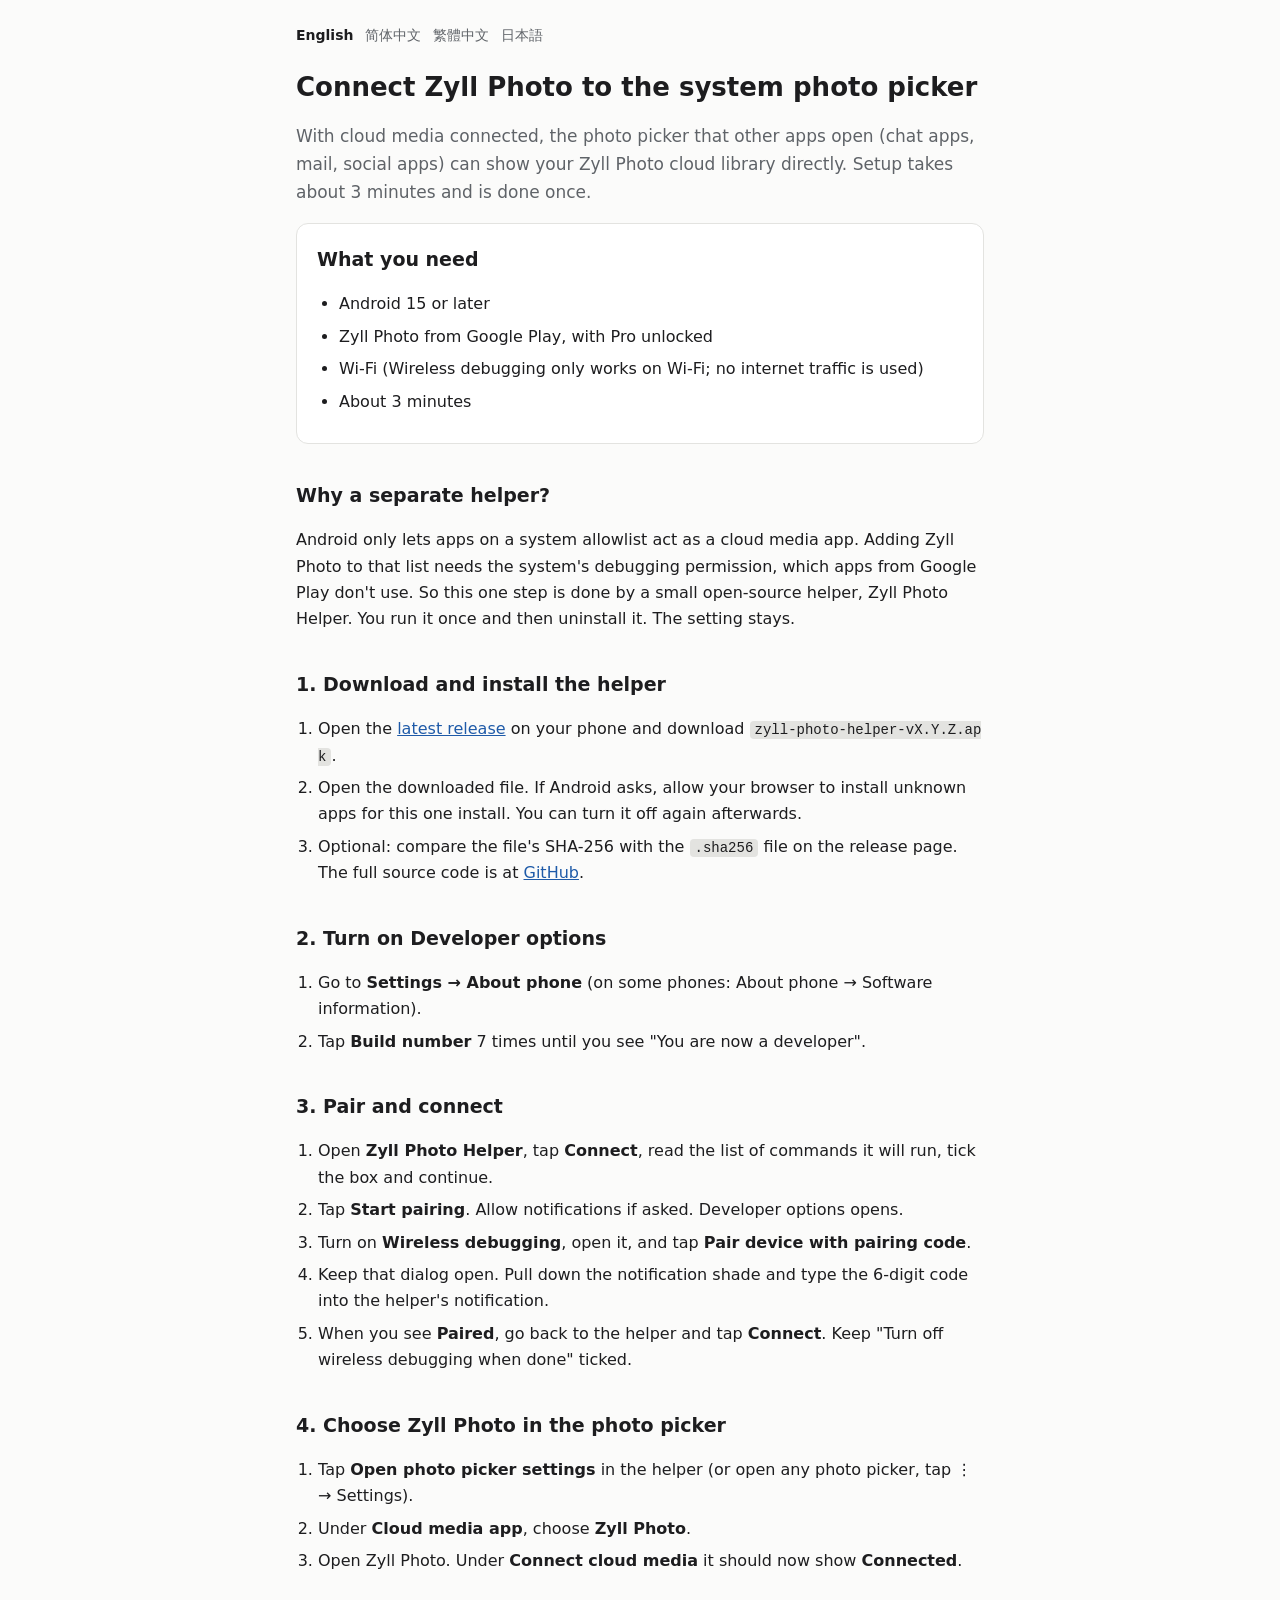
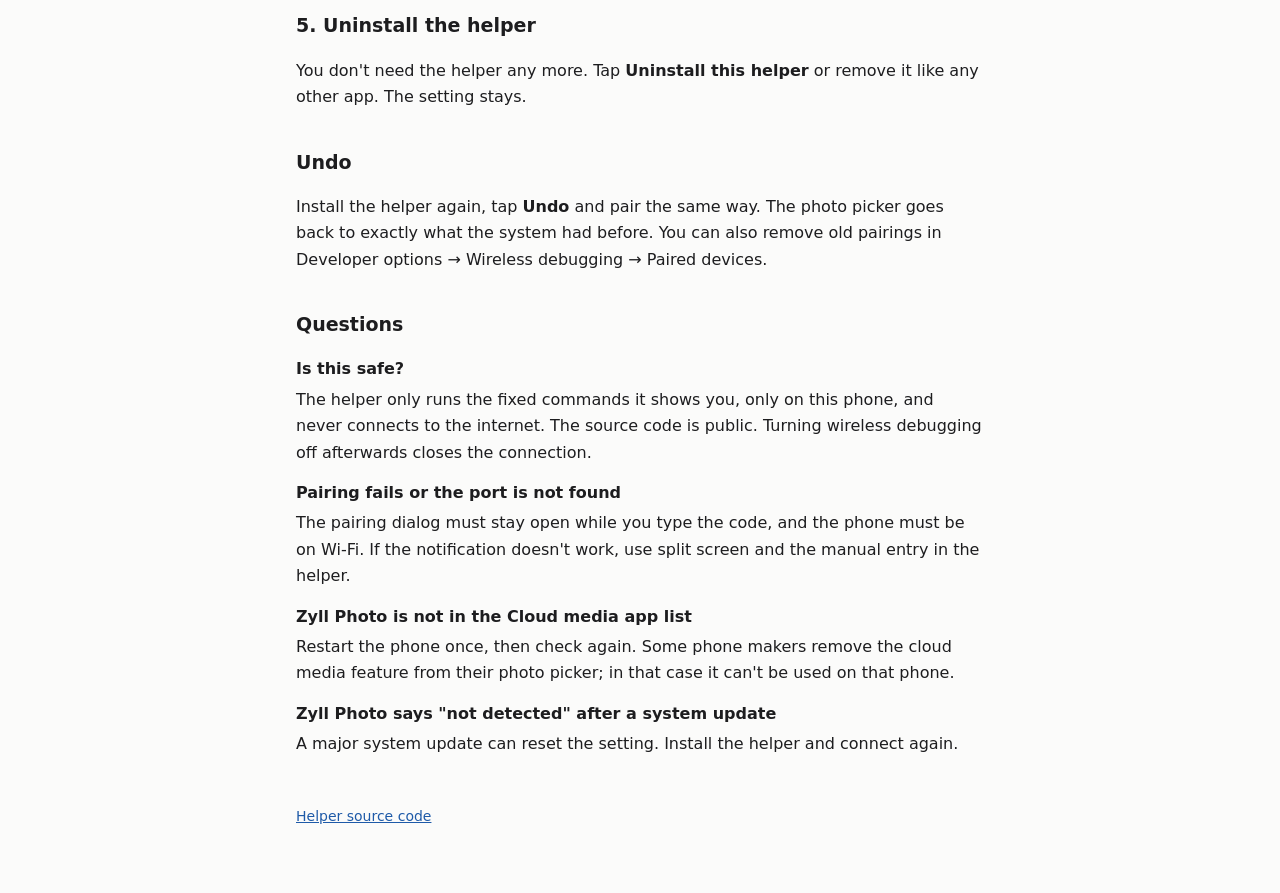
==== en/index.html @ 74d0f4d3 "Guide: connect Zyll Photo to the system photo picker (en, zh-Hans, zh-Hant, ja)" ====
<!doctype html>
<html lang="en">
<head>
<meta charset="utf-8">
<meta name="viewport" content="width=device-width,initial-scale=1">
<title>Connect Zyll Photo to the system photo picker</title>
<link rel="stylesheet" href="../style.css">
</head>
<body><main>
<nav><a href="../en/" aria-current="page">English</a> <a href="../zh-Hans/">简体中文</a> <a href="../zh-Hant/">繁體中文</a> <a href="../ja/">日本語</a></nav>
<h1>Connect Zyll Photo to the system photo picker</h1>
<p class="lead">With cloud media connected, the photo picker that other apps open (chat apps, mail, social apps) can show your Zyll Photo cloud library directly. Setup takes about 3 minutes and is done once.</p>
<section class="card"><h2>What you need</h2><ul><li>Android 15 or later</li><li>Zyll Photo from Google Play, with Pro unlocked</li><li>Wi-Fi (Wireless debugging only works on Wi-Fi; no internet traffic is used)</li><li>About 3 minutes</li></ul></section>
<h2>Why a separate helper?</h2><p>Android only lets apps on a system allowlist act as a cloud media app. Adding Zyll Photo to that list needs the system&#x27;s debugging permission, which apps from Google Play don&#x27;t use. So this one step is done by a small open-source helper, Zyll Photo Helper. You run it once and then uninstall it. The setting stays.</p>
<h2 id="download">1. Download and install the helper</h2><ol><li>Open the <a href="https://github.com/gaomou88/Zyll-photo-helper/releases/latest">latest release</a> on your phone and download <code>zyll-photo-helper-vX.Y.Z.apk</code>.</li><li>Open the downloaded file. If Android asks, allow your browser to install unknown apps for this one install. You can turn it off again afterwards.</li><li>Optional: compare the file's SHA-256 with the <code>.sha256</code> file on the release page. The full source code is at <a href="https://github.com/gaomou88/Zyll-photo-helper">GitHub</a>.</li></ol>
<h2>2. Turn on Developer options</h2><ol><li>Go to <b>Settings → About phone</b> (on some phones: About phone → Software information).</li><li>Tap <b>Build number</b> 7 times until you see "You are now a developer".</li></ol>
<h2 id="connect">3. Pair and connect</h2><ol><li>Open <b>Zyll Photo Helper</b>, tap <b>Connect</b>, read the list of commands it will run, tick the box and continue.</li><li>Tap <b>Start pairing</b>. Allow notifications if asked. Developer options opens.</li><li>Turn on <b>Wireless debugging</b>, open it, and tap <b>Pair device with pairing code</b>.</li><li>Keep that dialog open. Pull down the notification shade and type the 6-digit code into the helper's notification.</li><li>When you see <b>Paired</b>, go back to the helper and tap <b>Connect</b>. Keep "Turn off wireless debugging when done" ticked.</li></ol>
<h2>4. Choose Zyll Photo in the photo picker</h2><ol><li>Tap <b>Open photo picker settings</b> in the helper (or open any photo picker, tap ⋮ → Settings).</li><li>Under <b>Cloud media app</b>, choose <b>Zyll Photo</b>.</li><li>Open Zyll Photo. Under <b>Connect cloud media</b> it should now show <b>Connected</b>.</li></ol>
<h2>5. Uninstall the helper</h2><p>You don't need the helper any more. Tap <b>Uninstall this helper</b> or remove it like any other app. The setting stays.</p>
<h2 id="undo">Undo</h2><p>Install the helper again, tap <b>Undo</b> and pair the same way. The photo picker goes back to exactly what the system had before. You can also remove old pairings in Developer options → Wireless debugging → Paired devices.</p>
<h2 id="faq">Questions</h2><dl><dt>Is this safe?</dt><dd>The helper only runs the fixed commands it shows you, only on this phone, and never connects to the internet. The source code is public. Turning wireless debugging off afterwards closes the connection.</dd><dt>Pairing fails or the port is not found</dt><dd>The pairing dialog must stay open while you type the code, and the phone must be on Wi-Fi. If the notification doesn&#x27;t work, use split screen and the manual entry in the helper.</dd><dt>Zyll Photo is not in the Cloud media app list</dt><dd>Restart the phone once, then check again. Some phone makers remove the cloud media feature from their photo picker; in that case it can&#x27;t be used on that phone.</dd><dt>Zyll Photo says &quot;not detected&quot; after a system update</dt><dd>A major system update can reset the setting. Install the helper and connect again.</dd></dl>
<footer><a href="https://github.com/gaomou88/Zyll-photo-helper">Helper source code</a></footer>
</main></body></html>
---- style.css ----
:root{--bg:#fbfbfa;--fg:#1d1d1f;--muted:#5f6368;--card:#fff;--line:#e3e3e0;--accent:#1e5aa8}
@media (prefers-color-scheme:dark){:root{--bg:#121214;--fg:#ececec;--muted:#a0a0a8;--card:#1c1c20;--line:#2c2c33;--accent:#7fb0ff}}
*{box-sizing:border-box}body{margin:0;background:var(--bg);color:var(--fg);font:16px/1.65 system-ui,-apple-system,"Segoe UI","PingFang SC","Hiragino Sans","Noto Sans CJK SC",sans-serif}
main{max-width:720px;margin:0 auto;padding:24px 16px 64px}nav{display:flex;flex-wrap:wrap;gap:12px;font-size:14px;margin-bottom:24px}
nav a{color:var(--muted);text-decoration:none}nav a[aria-current]{color:var(--fg);font-weight:600}
h1{font-size:26px;line-height:1.3;margin:0 0 12px}h2{font-size:19px;margin:36px 0 8px}p.lead{color:var(--muted);font-size:17px}
section.card h2{margin-top:16px}section.card{background:var(--card);border:1px solid var(--line);border-radius:12px;padding:4px 20px 12px;margin-top:16px}
a{color:var(--accent)}code{font:14px ui-monospace,Menlo,Consolas,monospace;background:var(--line);padding:1px 5px;border-radius:4px;word-break:break-all}
ol,ul{padding-left:22px}li{margin:6px 0}dt{font-weight:600;margin-top:14px}dd{margin:4px 0 0}footer{margin-top:48px;font-size:14px;color:var(--muted)}
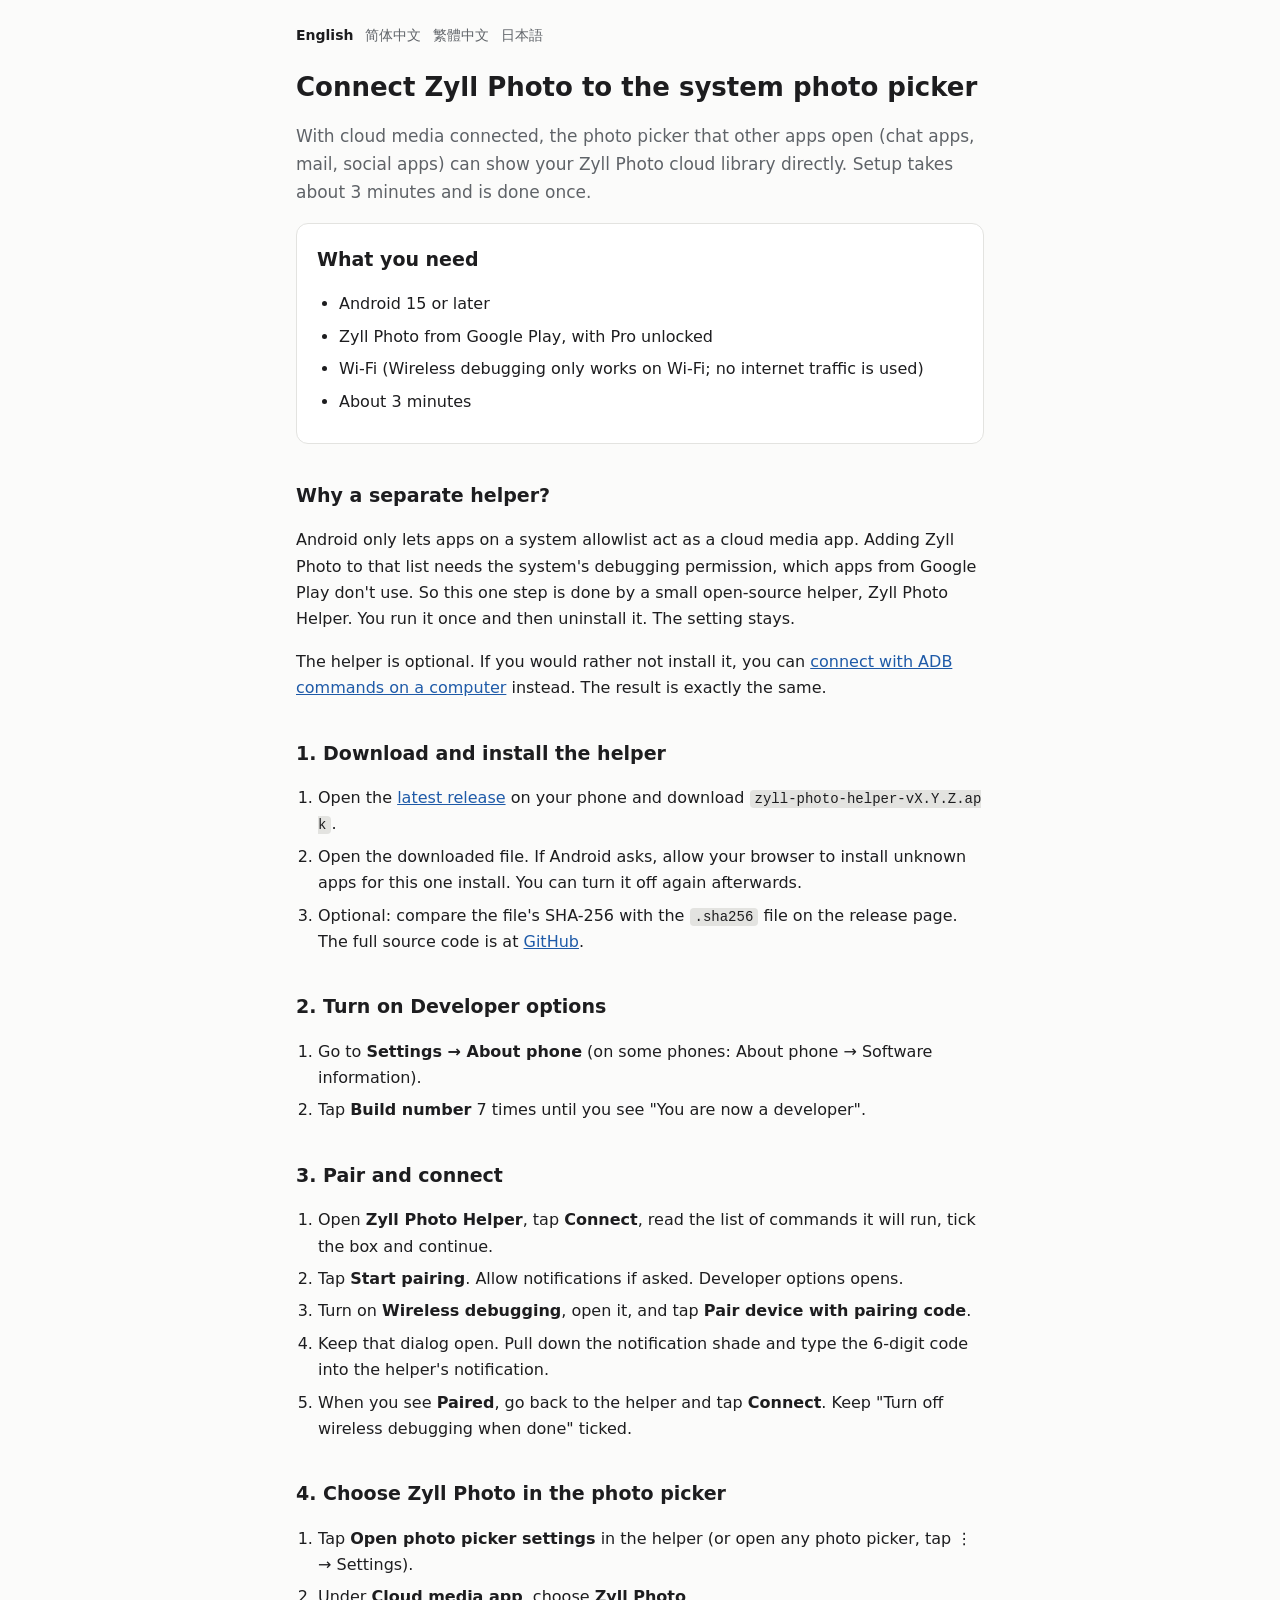
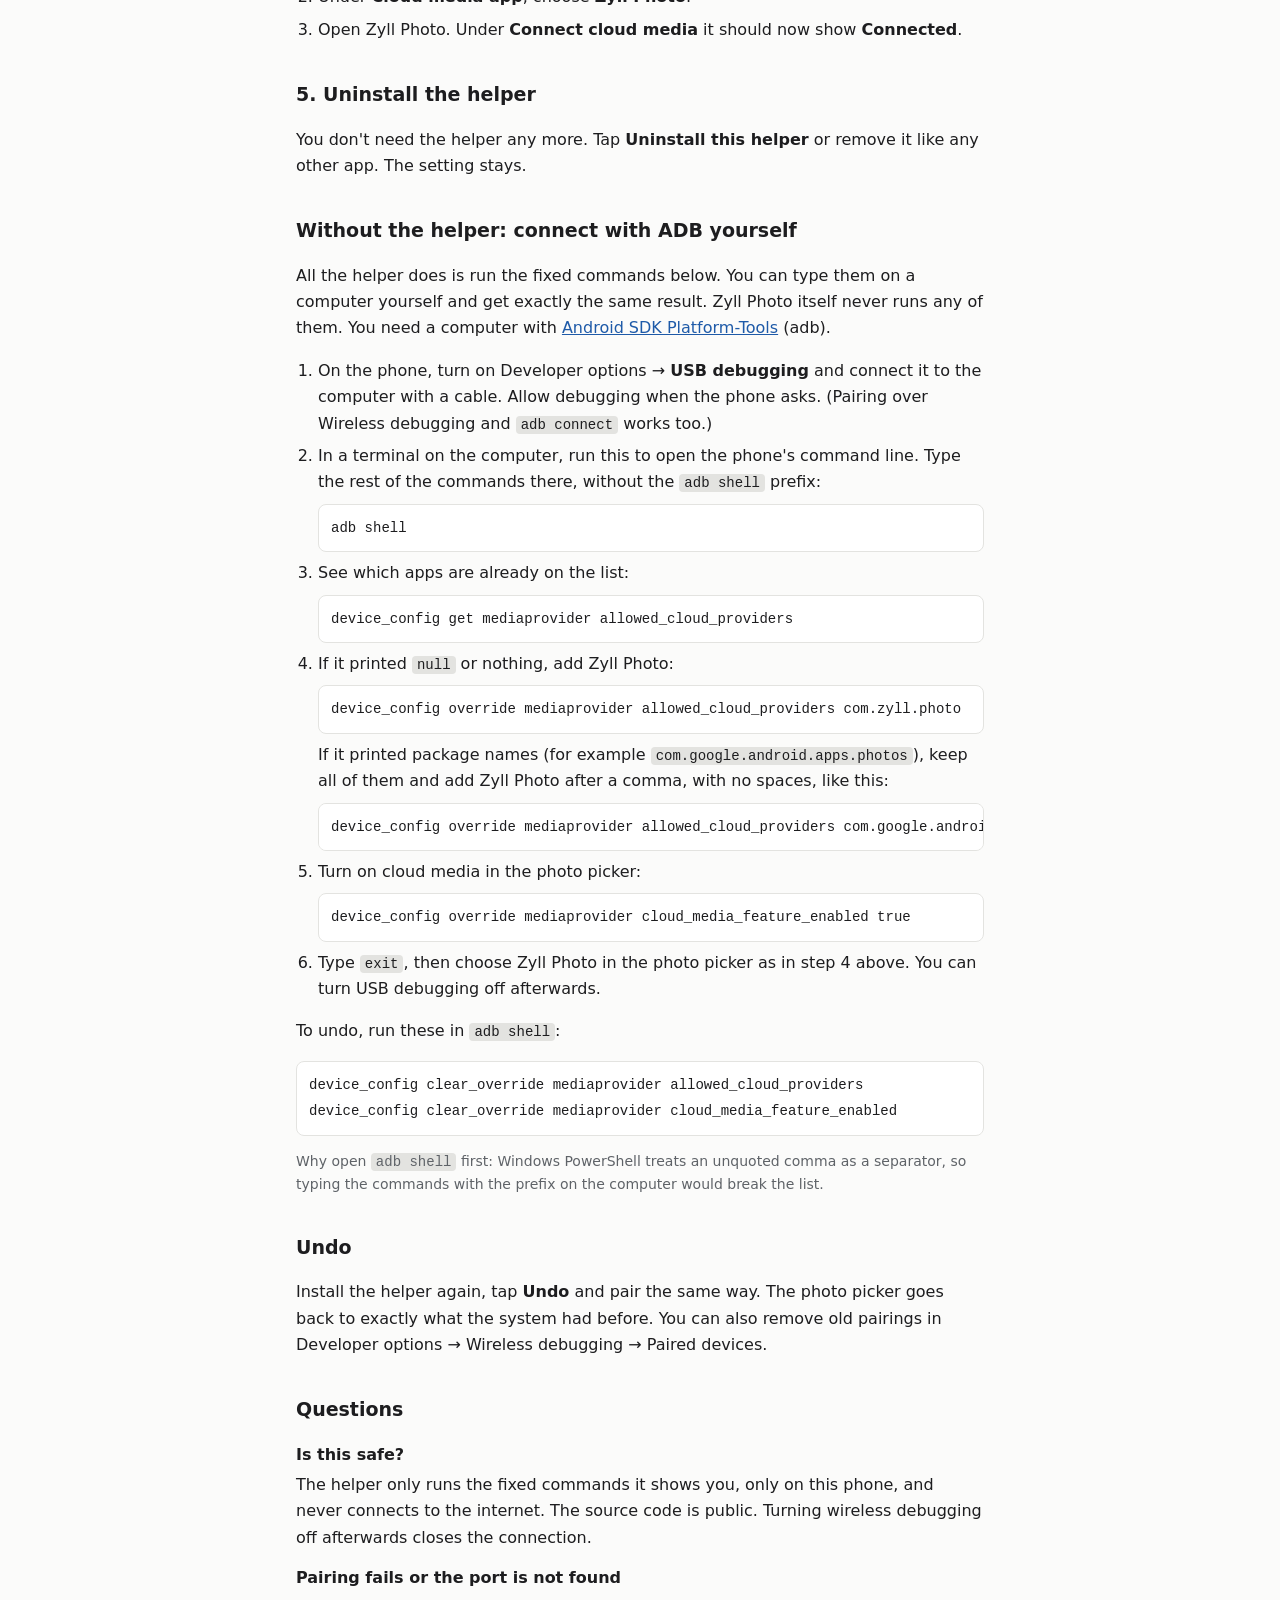
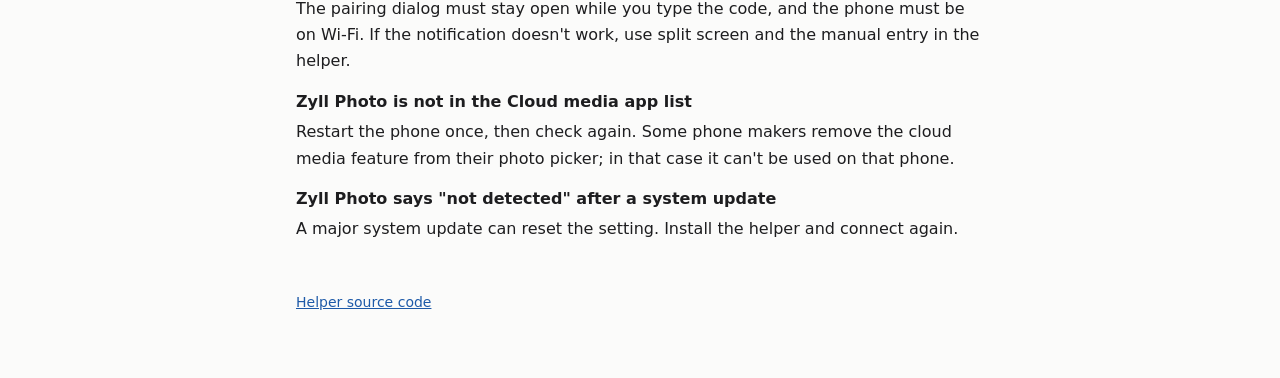
==== commit e2d30a27: "Guide: connect without the helper using ADB commands (en, zh-Hans, zh-Hant, ja)" ====
--- a/en/index.html
+++ b/en/index.html
@@ -11,12 +11,14 @@
 <h1>Connect Zyll Photo to the system photo picker</h1>
 <p class="lead">With cloud media connected, the photo picker that other apps open (chat apps, mail, social apps) can show your Zyll Photo cloud library directly. Setup takes about 3 minutes and is done once.</p>
 <section class="card"><h2>What you need</h2><ul><li>Android 15 or later</li><li>Zyll Photo from Google Play, with Pro unlocked</li><li>Wi-Fi (Wireless debugging only works on Wi-Fi; no internet traffic is used)</li><li>About 3 minutes</li></ul></section>
-<h2>Why a separate helper?</h2><p>Android only lets apps on a system allowlist act as a cloud media app. Adding Zyll Photo to that list needs the system&#x27;s debugging permission, which apps from Google Play don&#x27;t use. So this one step is done by a small open-source helper, Zyll Photo Helper. You run it once and then uninstall it. The setting stays.</p>
+<h2>Why a separate helper?</h2><p>Android only lets apps on a system allowlist act as a cloud media app. Adding Zyll Photo to that list needs the system&#x27;s debugging permission, which apps from Google Play don&#x27;t use. So this one step is done by a small open-source helper, Zyll Photo Helper. You run it once and then uninstall it. The setting stays.</p><p>The helper is optional. If you would rather not install it, you can <a href="#adb">connect with ADB commands on a computer</a> instead. The result is exactly the same.</p>
 <h2 id="download">1. Download and install the helper</h2><ol><li>Open the <a href="https://github.com/gaomou88/Zyll-photo-helper/releases/latest">latest release</a> on your phone and download <code>zyll-photo-helper-vX.Y.Z.apk</code>.</li><li>Open the downloaded file. If Android asks, allow your browser to install unknown apps for this one install. You can turn it off again afterwards.</li><li>Optional: compare the file's SHA-256 with the <code>.sha256</code> file on the release page. The full source code is at <a href="https://github.com/gaomou88/Zyll-photo-helper">GitHub</a>.</li></ol>
 <h2>2. Turn on Developer options</h2><ol><li>Go to <b>Settings → About phone</b> (on some phones: About phone → Software information).</li><li>Tap <b>Build number</b> 7 times until you see "You are now a developer".</li></ol>
 <h2 id="connect">3. Pair and connect</h2><ol><li>Open <b>Zyll Photo Helper</b>, tap <b>Connect</b>, read the list of commands it will run, tick the box and continue.</li><li>Tap <b>Start pairing</b>. Allow notifications if asked. Developer options opens.</li><li>Turn on <b>Wireless debugging</b>, open it, and tap <b>Pair device with pairing code</b>.</li><li>Keep that dialog open. Pull down the notification shade and type the 6-digit code into the helper's notification.</li><li>When you see <b>Paired</b>, go back to the helper and tap <b>Connect</b>. Keep "Turn off wireless debugging when done" ticked.</li></ol>
 <h2>4. Choose Zyll Photo in the photo picker</h2><ol><li>Tap <b>Open photo picker settings</b> in the helper (or open any photo picker, tap ⋮ → Settings).</li><li>Under <b>Cloud media app</b>, choose <b>Zyll Photo</b>.</li><li>Open Zyll Photo. Under <b>Connect cloud media</b> it should now show <b>Connected</b>.</li></ol>
 <h2>5. Uninstall the helper</h2><p>You don't need the helper any more. Tap <b>Uninstall this helper</b> or remove it like any other app. The setting stays.</p>
+<h2 id="adb">Without the helper: connect with ADB yourself</h2><p>All the helper does is run the fixed commands below. You can type them on a computer yourself and get exactly the same result. Zyll Photo itself never runs any of them. You need a computer with <a href="https://developer.android.com/tools/releases/platform-tools">Android SDK Platform-Tools</a> (adb).</p><ol><li>On the phone, turn on Developer options → <b>USB debugging</b> and connect it to the computer with a cable. Allow debugging when the phone asks. (Pairing over Wireless debugging and <code>adb connect</code> works too.)</li><li>In a terminal on the computer, run this to open the phone's command line. Type the rest of the commands there, without the <code>adb shell</code> prefix:<pre><code>adb shell</code></pre></li><li>See which apps are already on the list:<pre><code>device_config get mediaprovider allowed_cloud_providers</code></pre></li><li>If it printed <code>null</code> or nothing, add Zyll Photo:<pre><code>device_config override mediaprovider allowed_cloud_providers com.zyll.photo</code></pre>If it printed package names (for example <code>com.google.android.apps.photos</code>), keep all of them and add Zyll Photo after a comma, with no spaces, like this:<pre><code>device_config override mediaprovider allowed_cloud_providers com.google.android.apps.photos,com.zyll.photo</code></pre></li><li>Turn on cloud media in the photo picker:<pre><code>device_config override mediaprovider cloud_media_feature_enabled true</code></pre></li><li>Type <code>exit</code>, then choose Zyll Photo in the photo picker as in step 4 above. You can turn USB debugging off afterwards.</li></ol><p>To undo, run these in <code>adb shell</code>:</p><pre><code>device_config clear_override mediaprovider allowed_cloud_providers
+device_config clear_override mediaprovider cloud_media_feature_enabled</code></pre><p class="note">Why open <code>adb shell</code> first: Windows PowerShell treats an unquoted comma as a separator, so typing the commands with the prefix on the computer would break the list.</p>
 <h2 id="undo">Undo</h2><p>Install the helper again, tap <b>Undo</b> and pair the same way. The photo picker goes back to exactly what the system had before. You can also remove old pairings in Developer options → Wireless debugging → Paired devices.</p>
 <h2 id="faq">Questions</h2><dl><dt>Is this safe?</dt><dd>The helper only runs the fixed commands it shows you, only on this phone, and never connects to the internet. The source code is public. Turning wireless debugging off afterwards closes the connection.</dd><dt>Pairing fails or the port is not found</dt><dd>The pairing dialog must stay open while you type the code, and the phone must be on Wi-Fi. If the notification doesn&#x27;t work, use split screen and the manual entry in the helper.</dd><dt>Zyll Photo is not in the Cloud media app list</dt><dd>Restart the phone once, then check again. Some phone makers remove the cloud media feature from their photo picker; in that case it can&#x27;t be used on that phone.</dd><dt>Zyll Photo says &quot;not detected&quot; after a system update</dt><dd>A major system update can reset the setting. Install the helper and connect again.</dd></dl>
 <footer><a href="https://github.com/gaomou88/Zyll-photo-helper">Helper source code</a></footer>
--- a/style.css
+++ b/style.css
@@ -7,3 +7,4 @@
 section.card h2{margin-top:16px}section.card{background:var(--card);border:1px solid var(--line);border-radius:12px;padding:4px 20px 12px;margin-top:16px}
 a{color:var(--accent)}code{font:14px ui-monospace,Menlo,Consolas,monospace;background:var(--line);padding:1px 5px;border-radius:4px;word-break:break-all}
 ol,ul{padding-left:22px}li{margin:6px 0}dt{font-weight:600;margin-top:14px}dd{margin:4px 0 0}footer{margin-top:48px;font-size:14px;color:var(--muted)}
+pre{background:var(--card);border:1px solid var(--line);border-radius:8px;padding:10px 12px;overflow-x:auto;margin:8px 0}pre code{background:none;padding:0;word-break:normal;white-space:pre}p.note{color:var(--muted);font-size:14px}
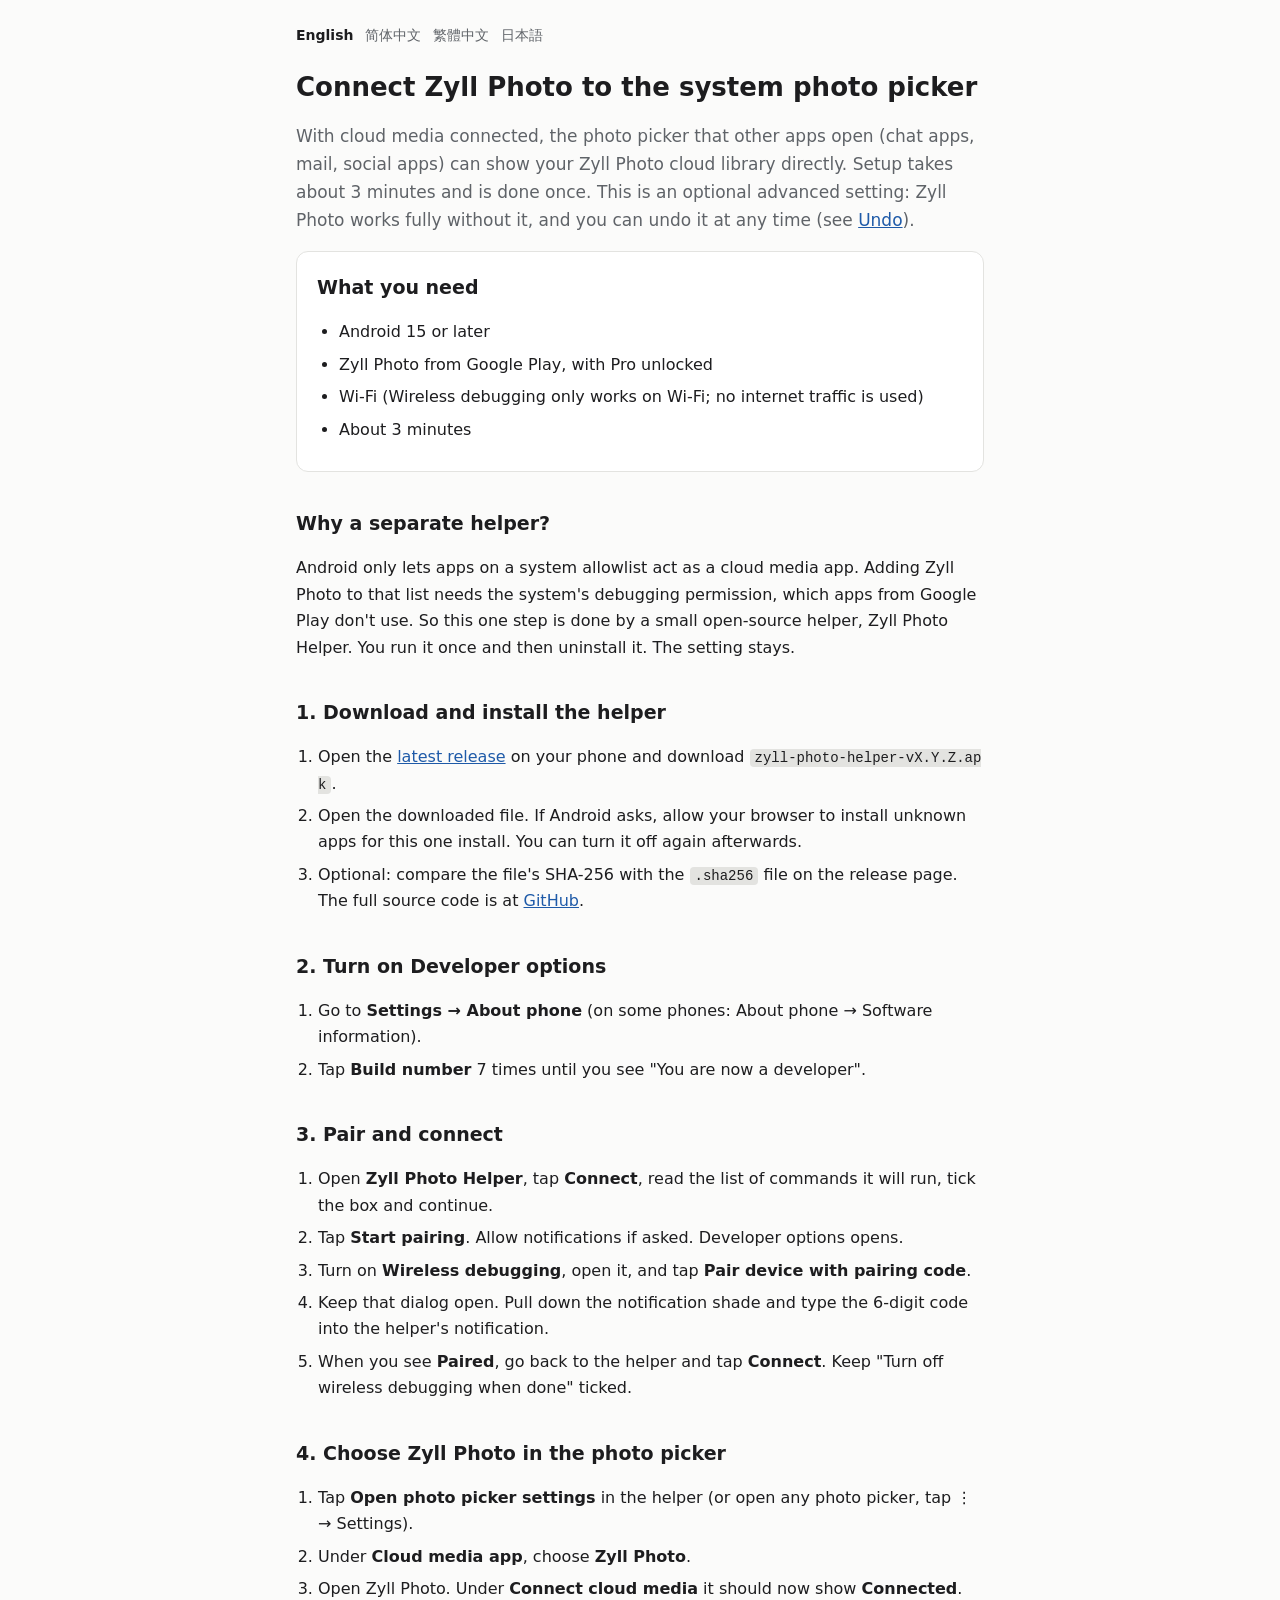
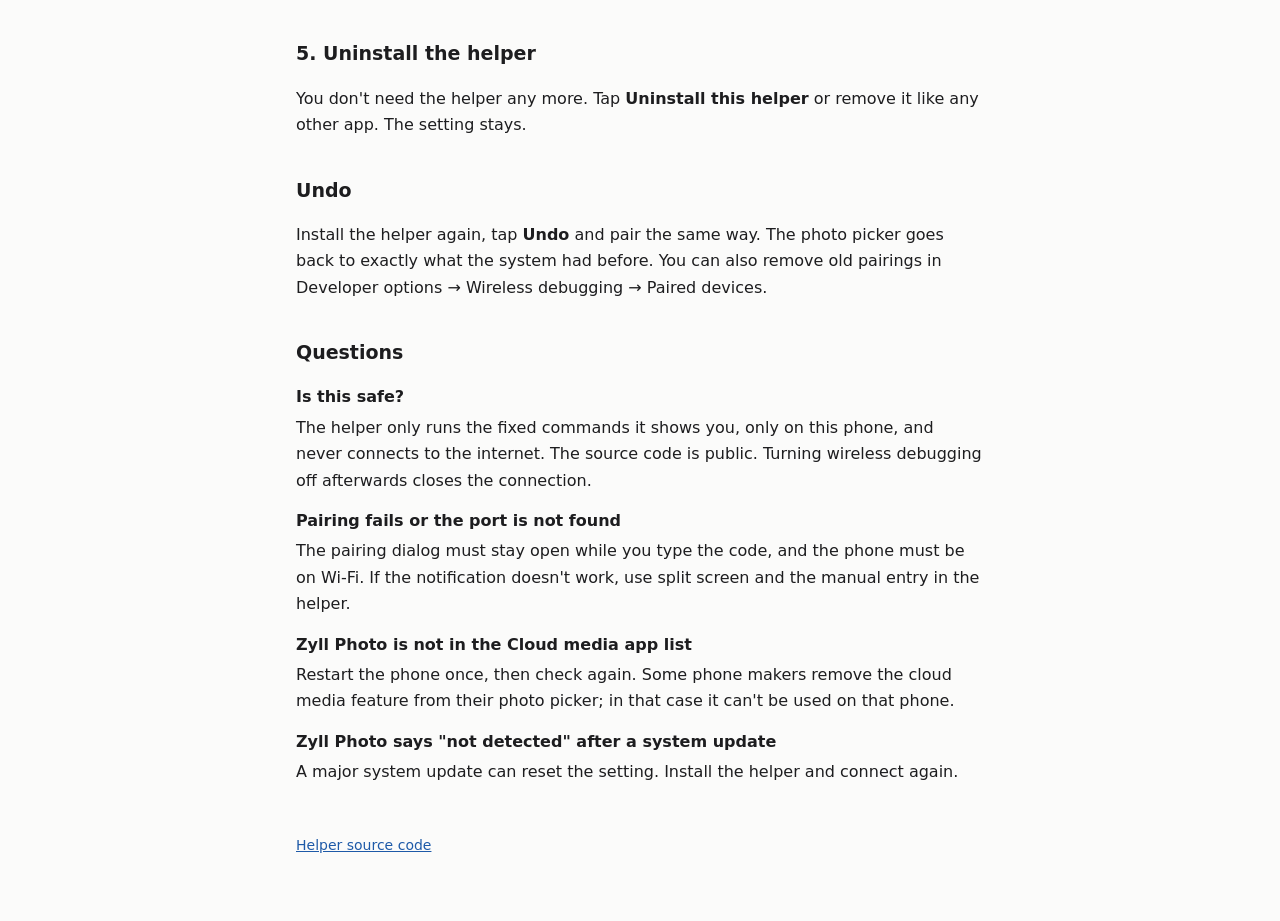
==== commit e485519c: "Guide: remove the ADB command section; mark cloud media setup as an optional advanced setting (en, z" ====
--- a/en/index.html
+++ b/en/index.html
@@ -9,16 +9,14 @@
 <body><main>
 <nav><a href="../en/" aria-current="page">English</a> <a href="../zh-Hans/">简体中文</a> <a href="../zh-Hant/">繁體中文</a> <a href="../ja/">日本語</a></nav>
 <h1>Connect Zyll Photo to the system photo picker</h1>
-<p class="lead">With cloud media connected, the photo picker that other apps open (chat apps, mail, social apps) can show your Zyll Photo cloud library directly. Setup takes about 3 minutes and is done once.</p>
+<p class="lead">With cloud media connected, the photo picker that other apps open (chat apps, mail, social apps) can show your Zyll Photo cloud library directly. Setup takes about 3 minutes and is done once. This is an optional advanced setting: Zyll Photo works fully without it, and you can undo it at any time (see <a href="#undo">Undo</a>).</p>
 <section class="card"><h2>What you need</h2><ul><li>Android 15 or later</li><li>Zyll Photo from Google Play, with Pro unlocked</li><li>Wi-Fi (Wireless debugging only works on Wi-Fi; no internet traffic is used)</li><li>About 3 minutes</li></ul></section>
-<h2>Why a separate helper?</h2><p>Android only lets apps on a system allowlist act as a cloud media app. Adding Zyll Photo to that list needs the system&#x27;s debugging permission, which apps from Google Play don&#x27;t use. So this one step is done by a small open-source helper, Zyll Photo Helper. You run it once and then uninstall it. The setting stays.</p><p>The helper is optional. If you would rather not install it, you can <a href="#adb">connect with ADB commands on a computer</a> instead. The result is exactly the same.</p>
+<h2>Why a separate helper?</h2><p>Android only lets apps on a system allowlist act as a cloud media app. Adding Zyll Photo to that list needs the system&#x27;s debugging permission, which apps from Google Play don&#x27;t use. So this one step is done by a small open-source helper, Zyll Photo Helper. You run it once and then uninstall it. The setting stays.</p>
 <h2 id="download">1. Download and install the helper</h2><ol><li>Open the <a href="https://github.com/gaomou88/Zyll-photo-helper/releases/latest">latest release</a> on your phone and download <code>zyll-photo-helper-vX.Y.Z.apk</code>.</li><li>Open the downloaded file. If Android asks, allow your browser to install unknown apps for this one install. You can turn it off again afterwards.</li><li>Optional: compare the file's SHA-256 with the <code>.sha256</code> file on the release page. The full source code is at <a href="https://github.com/gaomou88/Zyll-photo-helper">GitHub</a>.</li></ol>
 <h2>2. Turn on Developer options</h2><ol><li>Go to <b>Settings → About phone</b> (on some phones: About phone → Software information).</li><li>Tap <b>Build number</b> 7 times until you see "You are now a developer".</li></ol>
 <h2 id="connect">3. Pair and connect</h2><ol><li>Open <b>Zyll Photo Helper</b>, tap <b>Connect</b>, read the list of commands it will run, tick the box and continue.</li><li>Tap <b>Start pairing</b>. Allow notifications if asked. Developer options opens.</li><li>Turn on <b>Wireless debugging</b>, open it, and tap <b>Pair device with pairing code</b>.</li><li>Keep that dialog open. Pull down the notification shade and type the 6-digit code into the helper's notification.</li><li>When you see <b>Paired</b>, go back to the helper and tap <b>Connect</b>. Keep "Turn off wireless debugging when done" ticked.</li></ol>
 <h2>4. Choose Zyll Photo in the photo picker</h2><ol><li>Tap <b>Open photo picker settings</b> in the helper (or open any photo picker, tap ⋮ → Settings).</li><li>Under <b>Cloud media app</b>, choose <b>Zyll Photo</b>.</li><li>Open Zyll Photo. Under <b>Connect cloud media</b> it should now show <b>Connected</b>.</li></ol>
 <h2>5. Uninstall the helper</h2><p>You don't need the helper any more. Tap <b>Uninstall this helper</b> or remove it like any other app. The setting stays.</p>
-<h2 id="adb">Without the helper: connect with ADB yourself</h2><p>All the helper does is run the fixed commands below. You can type them on a computer yourself and get exactly the same result. Zyll Photo itself never runs any of them. You need a computer with <a href="https://developer.android.com/tools/releases/platform-tools">Android SDK Platform-Tools</a> (adb).</p><ol><li>On the phone, turn on Developer options → <b>USB debugging</b> and connect it to the computer with a cable. Allow debugging when the phone asks. (Pairing over Wireless debugging and <code>adb connect</code> works too.)</li><li>In a terminal on the computer, run this to open the phone's command line. Type the rest of the commands there, without the <code>adb shell</code> prefix:<pre><code>adb shell</code></pre></li><li>See which apps are already on the list:<pre><code>device_config get mediaprovider allowed_cloud_providers</code></pre></li><li>If it printed <code>null</code> or nothing, add Zyll Photo:<pre><code>device_config override mediaprovider allowed_cloud_providers com.zyll.photo</code></pre>If it printed package names (for example <code>com.google.android.apps.photos</code>), keep all of them and add Zyll Photo after a comma, with no spaces, like this:<pre><code>device_config override mediaprovider allowed_cloud_providers com.google.android.apps.photos,com.zyll.photo</code></pre></li><li>Turn on cloud media in the photo picker:<pre><code>device_config override mediaprovider cloud_media_feature_enabled true</code></pre></li><li>Type <code>exit</code>, then choose Zyll Photo in the photo picker as in step 4 above. You can turn USB debugging off afterwards.</li></ol><p>To undo, run these in <code>adb shell</code>:</p><pre><code>device_config clear_override mediaprovider allowed_cloud_providers
-device_config clear_override mediaprovider cloud_media_feature_enabled</code></pre><p class="note">Why open <code>adb shell</code> first: Windows PowerShell treats an unquoted comma as a separator, so typing the commands with the prefix on the computer would break the list.</p>
 <h2 id="undo">Undo</h2><p>Install the helper again, tap <b>Undo</b> and pair the same way. The photo picker goes back to exactly what the system had before. You can also remove old pairings in Developer options → Wireless debugging → Paired devices.</p>
 <h2 id="faq">Questions</h2><dl><dt>Is this safe?</dt><dd>The helper only runs the fixed commands it shows you, only on this phone, and never connects to the internet. The source code is public. Turning wireless debugging off afterwards closes the connection.</dd><dt>Pairing fails or the port is not found</dt><dd>The pairing dialog must stay open while you type the code, and the phone must be on Wi-Fi. If the notification doesn&#x27;t work, use split screen and the manual entry in the helper.</dd><dt>Zyll Photo is not in the Cloud media app list</dt><dd>Restart the phone once, then check again. Some phone makers remove the cloud media feature from their photo picker; in that case it can&#x27;t be used on that phone.</dd><dt>Zyll Photo says &quot;not detected&quot; after a system update</dt><dd>A major system update can reset the setting. Install the helper and connect again.</dd></dl>
 <footer><a href="https://github.com/gaomou88/Zyll-photo-helper">Helper source code</a></footer>
--- a/style.css
+++ b/style.css
@@ -7,4 +7,3 @@
 section.card h2{margin-top:16px}section.card{background:var(--card);border:1px solid var(--line);border-radius:12px;padding:4px 20px 12px;margin-top:16px}
 a{color:var(--accent)}code{font:14px ui-monospace,Menlo,Consolas,monospace;background:var(--line);padding:1px 5px;border-radius:4px;word-break:break-all}
 ol,ul{padding-left:22px}li{margin:6px 0}dt{font-weight:600;margin-top:14px}dd{margin:4px 0 0}footer{margin-top:48px;font-size:14px;color:var(--muted)}
-pre{background:var(--card);border:1px solid var(--line);border-radius:8px;padding:10px 12px;overflow-x:auto;margin:8px 0}pre code{background:none;padding:0;word-break:normal;white-space:pre}p.note{color:var(--muted);font-size:14px}
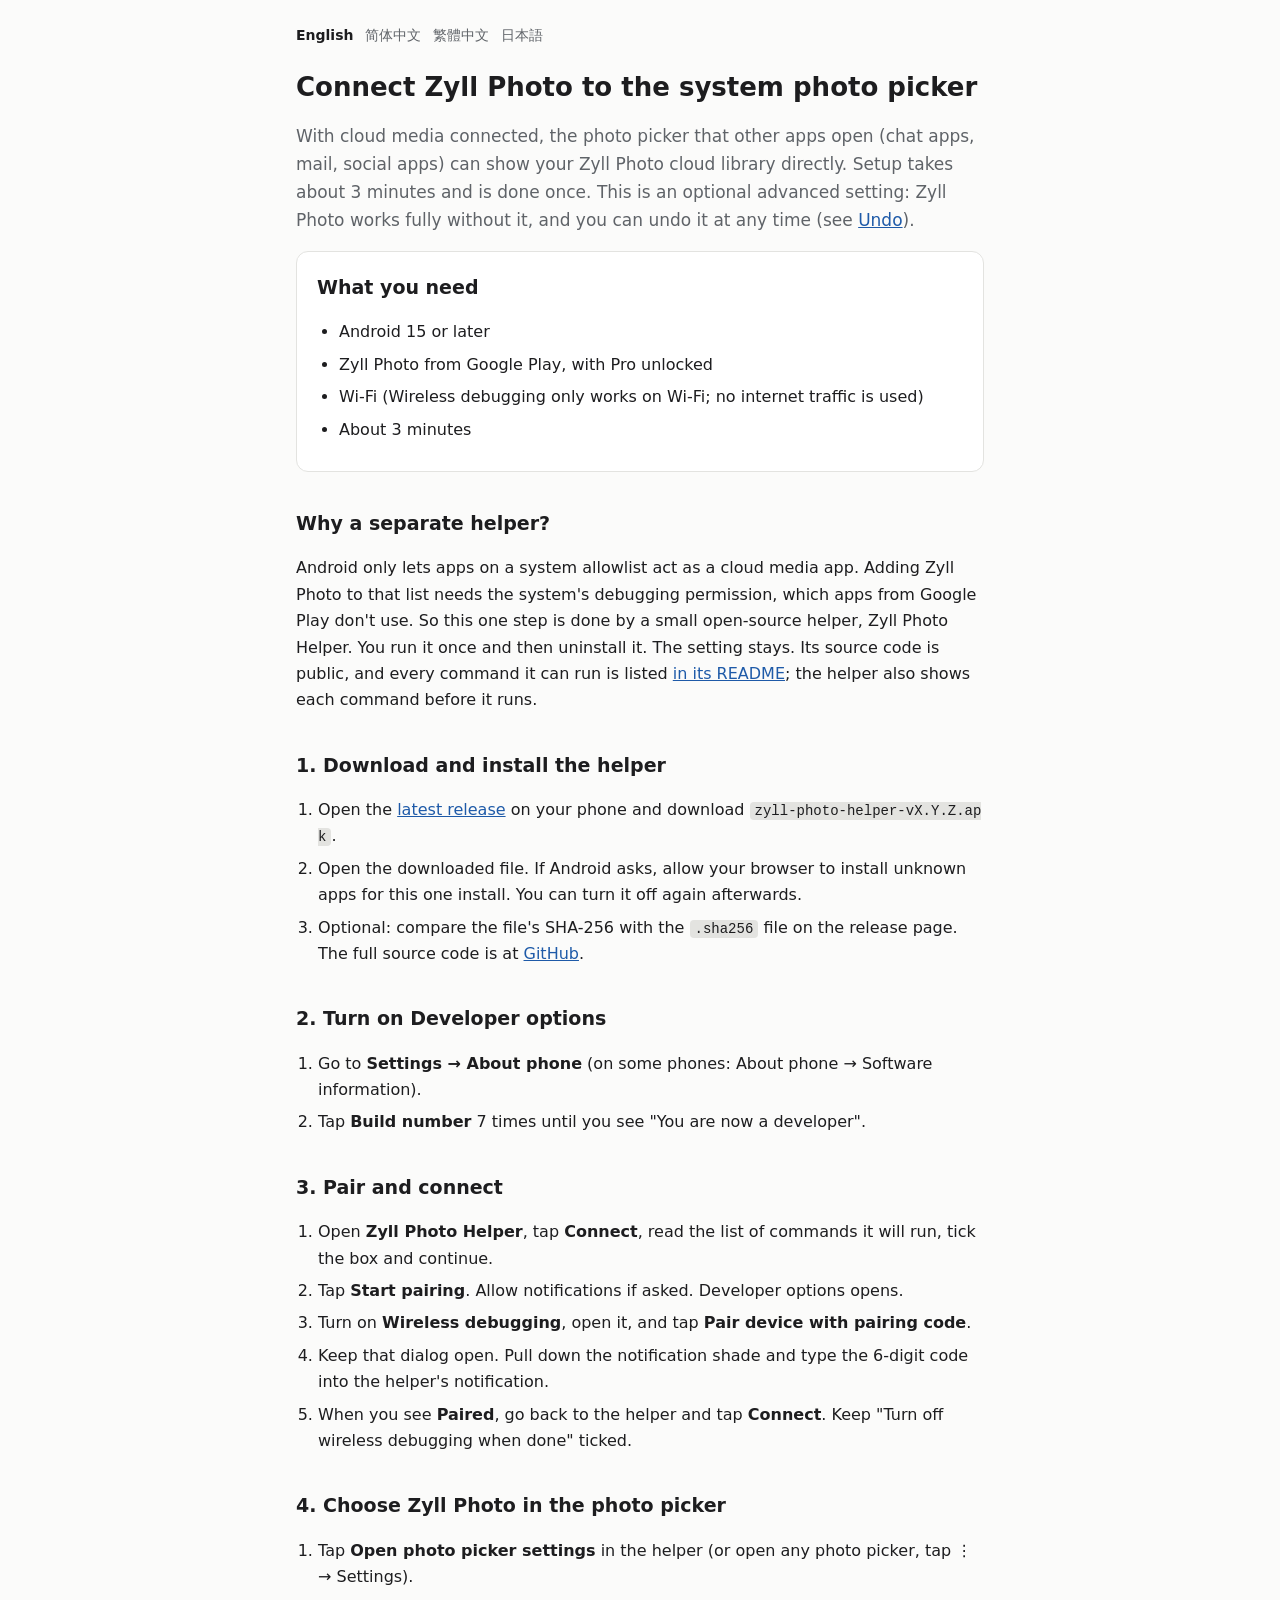
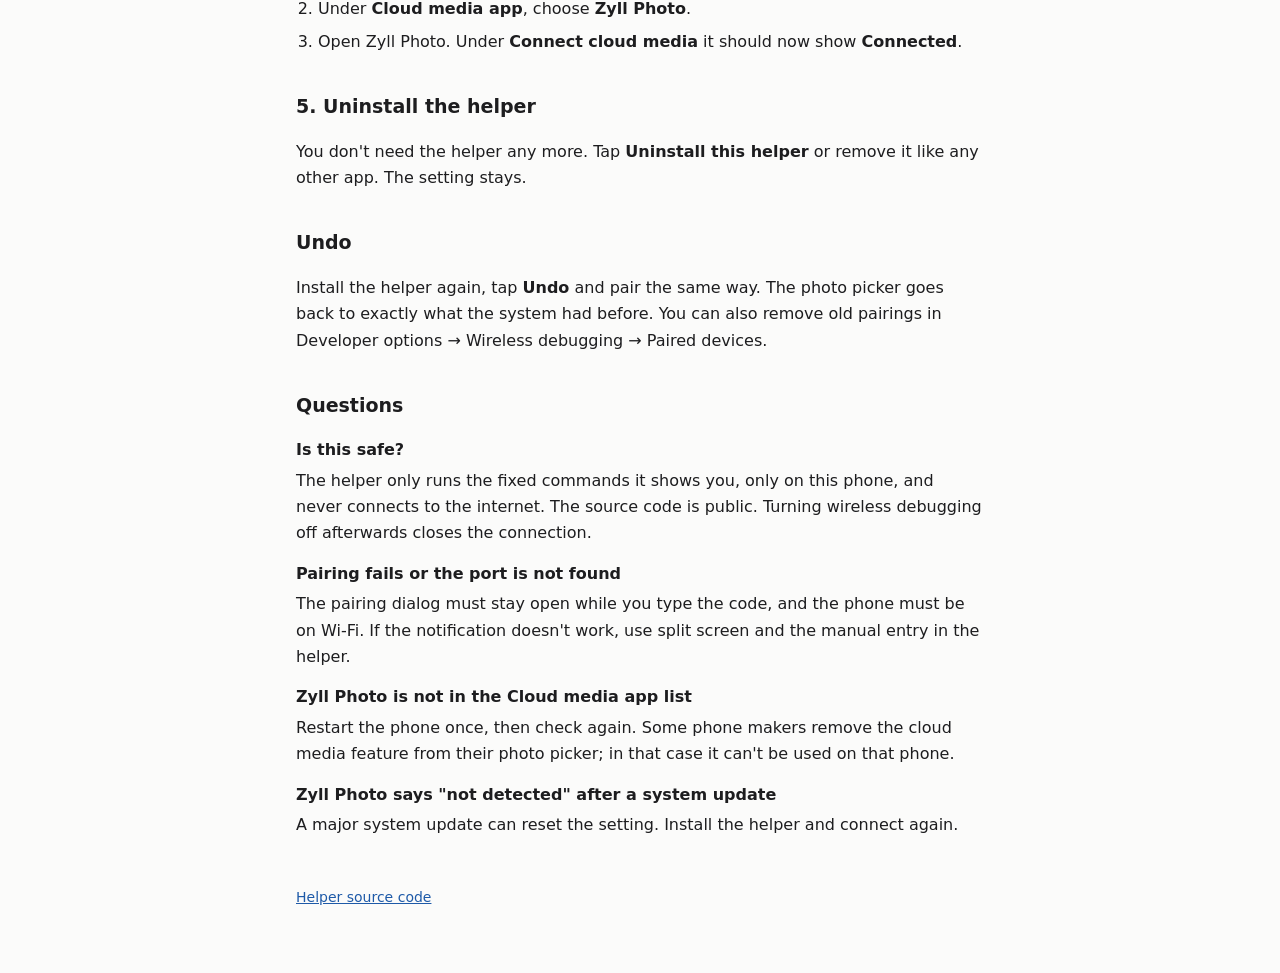
==== commit 3b9e141f: "Guide: link to the helper's full command list (en, zh-Hans, zh-Hant, ja)" ====
--- a/en/index.html
+++ b/en/index.html
@@ -11,7 +11,7 @@
 <h1>Connect Zyll Photo to the system photo picker</h1>
 <p class="lead">With cloud media connected, the photo picker that other apps open (chat apps, mail, social apps) can show your Zyll Photo cloud library directly. Setup takes about 3 minutes and is done once. This is an optional advanced setting: Zyll Photo works fully without it, and you can undo it at any time (see <a href="#undo">Undo</a>).</p>
 <section class="card"><h2>What you need</h2><ul><li>Android 15 or later</li><li>Zyll Photo from Google Play, with Pro unlocked</li><li>Wi-Fi (Wireless debugging only works on Wi-Fi; no internet traffic is used)</li><li>About 3 minutes</li></ul></section>
-<h2>Why a separate helper?</h2><p>Android only lets apps on a system allowlist act as a cloud media app. Adding Zyll Photo to that list needs the system&#x27;s debugging permission, which apps from Google Play don&#x27;t use. So this one step is done by a small open-source helper, Zyll Photo Helper. You run it once and then uninstall it. The setting stays.</p>
+<h2>Why a separate helper?</h2><p>Android only lets apps on a system allowlist act as a cloud media app. Adding Zyll Photo to that list needs the system&#x27;s debugging permission, which apps from Google Play don&#x27;t use. So this one step is done by a small open-source helper, Zyll Photo Helper. You run it once and then uninstall it. The setting stays. Its source code is public, and every command it can run is listed <a href="https://github.com/gaomou88/Zyll-photo-helper#every-command-it-can-run">in its README</a>; the helper also shows each command before it runs.</p>
 <h2 id="download">1. Download and install the helper</h2><ol><li>Open the <a href="https://github.com/gaomou88/Zyll-photo-helper/releases/latest">latest release</a> on your phone and download <code>zyll-photo-helper-vX.Y.Z.apk</code>.</li><li>Open the downloaded file. If Android asks, allow your browser to install unknown apps for this one install. You can turn it off again afterwards.</li><li>Optional: compare the file's SHA-256 with the <code>.sha256</code> file on the release page. The full source code is at <a href="https://github.com/gaomou88/Zyll-photo-helper">GitHub</a>.</li></ol>
 <h2>2. Turn on Developer options</h2><ol><li>Go to <b>Settings → About phone</b> (on some phones: About phone → Software information).</li><li>Tap <b>Build number</b> 7 times until you see "You are now a developer".</li></ol>
 <h2 id="connect">3. Pair and connect</h2><ol><li>Open <b>Zyll Photo Helper</b>, tap <b>Connect</b>, read the list of commands it will run, tick the box and continue.</li><li>Tap <b>Start pairing</b>. Allow notifications if asked. Developer options opens.</li><li>Turn on <b>Wireless debugging</b>, open it, and tap <b>Pair device with pairing code</b>.</li><li>Keep that dialog open. Pull down the notification shade and type the 6-digit code into the helper's notification.</li><li>When you see <b>Paired</b>, go back to the helper and tap <b>Connect</b>. Keep "Turn off wireless debugging when done" ticked.</li></ol>
